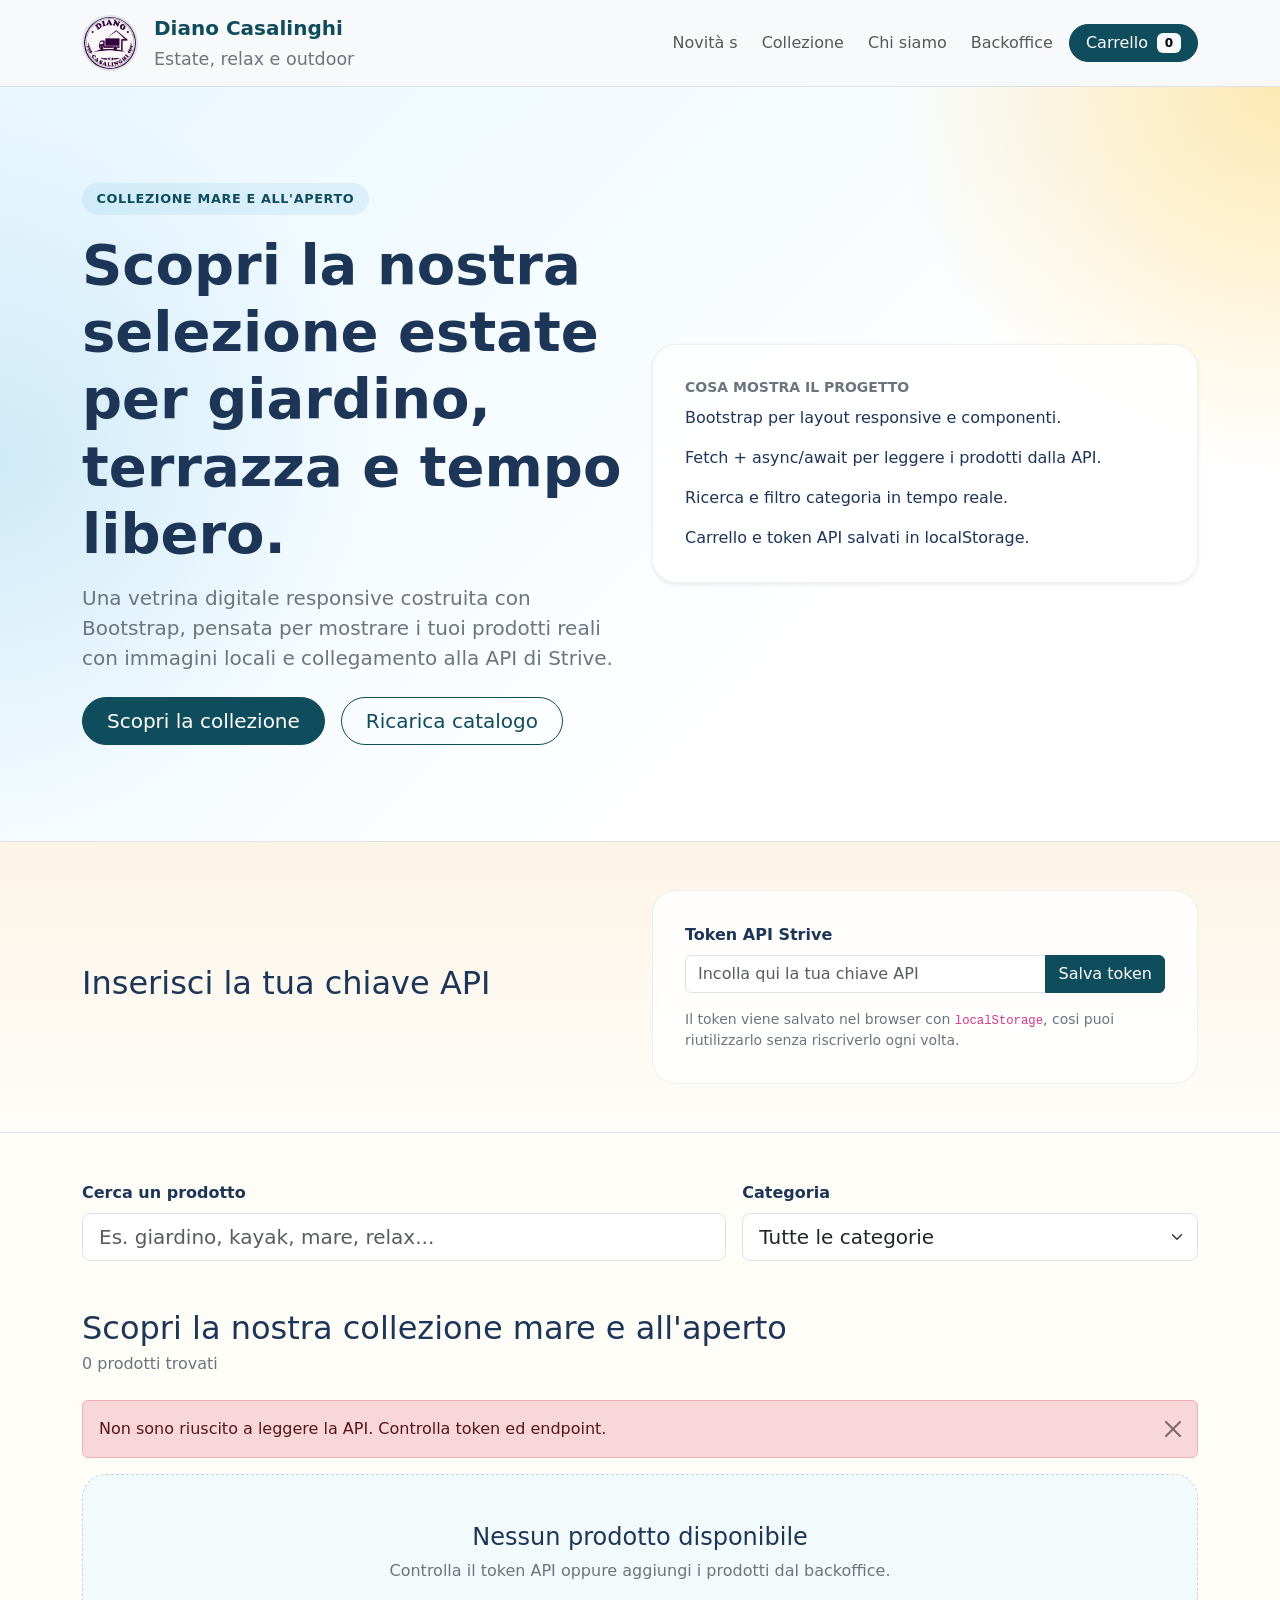
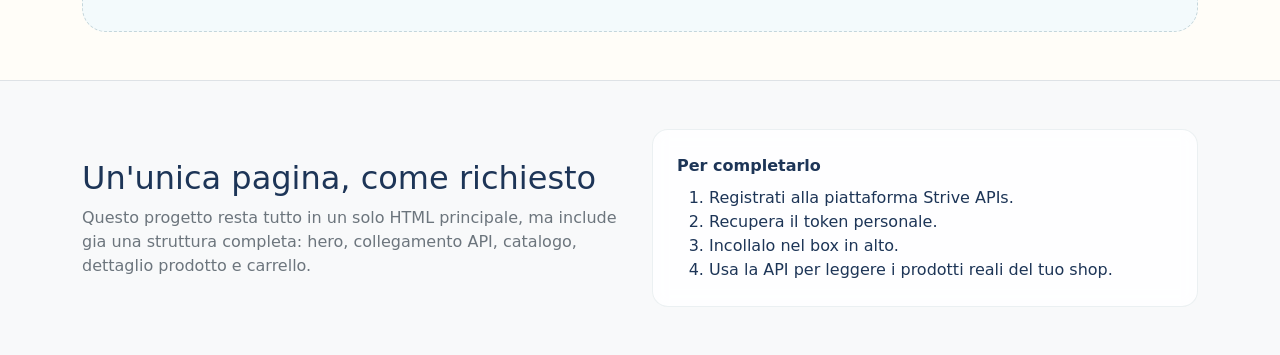
==== index.html @ 4c737271 "first commit project" ====
<!DOCTYPE html>
<html lang="it">
  <head>
    <meta charset="UTF-8" />
    <meta name="viewport" content="width=device-width, initial-scale=1.0" />
    <title>Diano Casalinghi</title>
    <link
      href="https://cdn.jsdelivr.net/npm/bootstrap@5.3.3/dist/css/bootstrap.min.css"
      rel="stylesheet"
      integrity="sha384-QWTKZyjpPEjISv5WaRU9OFeRpok6YctnYmDr5pNlyT2bRjXh0JMhjY6hW+ALEwIH"
      crossorigin="anonymous"
    />
    <link rel="stylesheet" href="./style.css" />
  </head>
  <body>
    <nav class="navbar navbar-expand-lg bg-body-tertiary border-bottom sticky-top">
      <div class="container">
        <a class="navbar-brand d-flex align-items-center gap-3" href="#">
          <img src="./asset/Logo.jpg" alt="Logo Diano Casalinghi" class="brand-logo" />
          <div>
            <span class="fw-bold d-block brand-name">Diano Casalinghi</span>
            <small class="text-secondary">Estate, relax e outdoor</small>
          </div>
        </a>
        <button
          class="navbar-toggler"
          type="button"
          data-bs-toggle="collapse"
          data-bs-target="#mainNavbar"
          aria-controls="mainNavbar"
          aria-expanded="false"
          aria-label="Apri navigazione"
        >
          <span class="navbar-toggler-icon"></span>
        </button>
        <div class="collapse navbar-collapse" id="mainNavbar">
          <ul class="navbar-nav ms-auto align-items-lg-center gap-lg-2">
            <li class="nav-item">
              <a class="nav-link" href="#nuovi-arrivi">Novità s</a>
            </li>
            <li class="nav-item">
              <a class="nav-link" href="#prodotti">Collezione</a>
            </li>
            <li class="nav-item">
              <a class="nav-link" href="#chi-siamo">Chi siamo</a>
            </li>
            <li class="nav-item">
              <a class="nav-link" href="./backoffice.html">Backoffice</a>
            </li>
            <li class="nav-item">
              <button
                class="btn btn-dark rounded-pill px-3"
                type="button"
                data-bs-toggle="offcanvas"
                data-bs-target="#cartCanvas"
                aria-controls="cartCanvas"
              >
                Carrello <span id="cart-count" class="badge text-bg-light ms-1">0</span>
              </button>
            </li>
          </ul>
        </div>
      </div>
    </nav>

    <header class="hero-section">
      <div class="container py-5">
        <div class="row align-items-center g-4 py-lg-5">
          <div class="col-lg-6">
            <span class="eyebrow">Collezione mare e all'aperto</span>
            <h1 class="display-4 fw-bold mt-3">
              Scopri la nostra selezione estate per giardino, terrazza e tempo libero.
            </h1>
            <p class="lead text-secondary mt-3">
              Una vetrina digitale responsive costruita con Bootstrap, pensata per mostrare i tuoi
              prodotti reali con immagini locali e collegamento alla API di Strive.
            </p>
            <div class="d-flex flex-wrap gap-3 mt-4">
              <a class="btn btn-dark btn-lg rounded-pill px-4" href="#prodotti">Scopri la collezione</a>
              <button class="btn btn-outline-dark btn-lg rounded-pill px-4" id="reload-products-btn">
                Ricarica catalogo
              </button>
            </div>
          </div>
          <div class="col-lg-6">
            <div class="hero-card shadow-sm">
              <p class="text-uppercase small fw-semibold text-secondary mb-2">Cosa mostra il progetto</p>
              <ul class="list-unstyled mb-0">
                <li class="mb-3">Bootstrap per layout responsive e componenti.</li>
                <li class="mb-3">Fetch + async/await per leggere i prodotti dalla API.</li>
                <li class="mb-3">Ricerca e filtro categoria in tempo reale.</li>
                <li>Carrello e token API salvati in localStorage.</li>
              </ul>
            </div>
          </div>
        </div>
      </div>
    </header>

    <main>
      <section id="api-config" class="py-5 border-top api-section">
        <div class="container">
          <div class="row g-4 align-items-center">
            <div class="col-lg-6">
              <h2 class="mb-2">Inserisci la tua chiave API</h2>
              <p class="text-secondary mb-0">
                
              </p>
            </div>
            <div class="col-lg-6">
              <div class="api-card">
                <label for="api-token-input" class="form-label fw-semibold">Token API Strive</label>
                <div class="input-group">
                  <input
                    type="password"
                    id="api-token-input"
                    class="form-control"
                    placeholder="Incolla qui la tua chiave API"
                  />
                  <button class="btn btn-dark" type="button" id="save-api-token-btn">Salva token</button>
                </div>
                <p class="small text-secondary mb-0 mt-3">
                  Il token viene salvato nel browser con <code>localStorage</code>, cosi puoi
                  riutilizzarlo senza riscriverlo ogni volta.
                </p>
              </div>
            </div>
          </div>
        </div>
      </section>

      <section class="py-5 border-top">
        <div class="container">
          <div class="row g-3 align-items-end">
            <div class="col-lg-7">
              <label for="search-input" class="form-label fw-semibold">Cerca un prodotto</label>
              <input
                type="search"
                id="search-input"
                class="form-control form-control-lg"
                placeholder="Es. giardino, kayak, mare, relax..."
              />
            </div>
            <div class="col-lg-5">
              <label for="category-select" class="form-label fw-semibold">Categoria</label>
              <select id="category-select" class="form-select form-select-lg">
                <option value="all">Tutte le categorie</option>
              </select>
            </div>
          </div>
        </div>
      </section>

      <section id="prodotti" class="pb-5">
        <div class="container">
          <div class="d-flex justify-content-between align-items-center flex-wrap gap-3 mb-4">
            <div>
              <h2 class="mb-1">Scopri la nostra collezione mare e all'aperto</h2>
              <p class="text-secondary mb-0" id="results-text">Sto preparando il catalogo...</p>
            </div>
          </div>

          <div id="alert-box"></div>

          <div id="loader" class="text-center py-5">
            <div class="spinner-border" role="status" aria-hidden="true"></div>
            <p class="mt-3 text-secondary mb-0">Caricamento prodotti...</p>
          </div>

          <div class="row g-4 d-none" id="products-row"></div>
        </div>
      </section>

      <section id="chi-siamo" class="py-5 bg-body-tertiary border-top">
        <div class="container">
          <div class="row g-4 align-items-center">
            <div class="col-lg-6">
              <h2>Un'unica pagina, come richiesto</h2>
              <p class="text-secondary mb-0">
                Questo progetto resta tutto in un solo HTML principale, ma include gia una struttura
                completa: hero, collegamento API, catalogo, dettaglio prodotto e carrello.
              </p>
            </div>
            <div class="col-lg-6">
              <div class="info-box p-4 rounded-4">
                <p class="fw-semibold mb-2">Per completarlo</p>
                <ol class="mb-0">
                  <li>Registrati alla piattaforma Strive APIs.</li>
                  <li>Recupera il token personale.</li>
                  <li>Incollalo nel box in alto.</li>
                  <li>Usa la API per leggere i prodotti reali del tuo shop.</li>
                </ol>
              </div>
            </div>
          </div>
        </div>
      </section>
    </main>

    <div
      class="offcanvas offcanvas-end"
      tabindex="-1"
      id="cartCanvas"
      aria-labelledby="cartCanvasLabel"
    >
      <div class="offcanvas-header">
        <h5 class="offcanvas-title" id="cartCanvasLabel">Il tuo carrello</h5>
        <button type="button" class="btn-close" data-bs-dismiss="offcanvas" aria-label="Chiudi"></button>
      </div>
      <div class="offcanvas-body d-flex flex-column">
        <div id="cart-items" class="flex-grow-1"></div>
        <div class="border-top pt-3 mt-3">
          <p class="d-flex justify-content-between fw-semibold">
            <span>Totale</span>
            <span id="cart-total">0,00 €</span>
          </p>
          <button class="btn btn-dark w-100 rounded-pill" id="clear-cart-btn">Svuota carrello</button>
        </div>
      </div>
    </div>

    <div class="modal fade" id="productModal" tabindex="-1" aria-labelledby="productModalLabel" aria-hidden="true">
      <div class="modal-dialog modal-lg modal-dialog-centered">
        <div class="modal-content">
          <div class="modal-header">
            <h5 class="modal-title" id="productModalLabel">Dettaglio prodotto</h5>
            <button type="button" class="btn-close" data-bs-dismiss="modal" aria-label="Chiudi"></button>
          </div>
          <div class="modal-body" id="modal-body-content"></div>
        </div>
      </div>
    </div>

    <script
      src="https://cdn.jsdelivr.net/npm/bootstrap@5.3.3/dist/js/bootstrap.bundle.min.js"
      integrity="sha384-YvpcrYf0tY3lHB60NNkmXc5s9fDVZLESaAA55NDzOxhy9GkcIdslK1eN7N6jIeHz"
      crossorigin="anonymous"
    ></script>
    <script src="./config.js"></script>
    <script src="./script.js"></script>
  </body>
</html>
---- style.css ----
:root {
  --cv-sky: #e9f7ff;
  --cv-sea: #5db7de;
  --cv-deep: #0f4c5c;
  --cv-sand: #f8e8cf;
  --cv-sun: #ffb703;
  --cv-text: #1d3557;
}

body {
  color: var(--cv-text);
  background-color: #fffdf8;
}

.hero-section {
  background:
    radial-gradient(circle at top right, rgba(255, 183, 3, 0.3), transparent 26%),
    radial-gradient(circle at left center, rgba(93, 183, 222, 0.22), transparent 28%),
    linear-gradient(135deg, var(--cv-sky), #ffffff 68%);
}

.eyebrow {
  display: inline-block;
  padding: 0.4rem 0.9rem;
  border-radius: 999px;
  background-color: rgba(93, 183, 222, 0.15);
  color: var(--cv-deep);
  font-weight: 700;
  letter-spacing: 0.05em;
  text-transform: uppercase;
  font-size: 0.8rem;
}

.brand-logo {
  width: 56px;
  height: 56px;
  object-fit: cover;
  border-radius: 50%;
  border: 2px solid rgba(15, 76, 92, 0.12);
}

.brand-name {
  color: var(--cv-deep);
}

.hero-card,
.info-box,
.api-card {
  background-color: rgba(255, 255, 255, 0.84);
  border: 1px solid rgba(15, 76, 92, 0.08);
  border-radius: 1.5rem;
  padding: 2rem;
  backdrop-filter: blur(8px);
}

.api-section {
  background: linear-gradient(180deg, rgba(248, 232, 207, 0.45), rgba(255, 255, 255, 0.2));
}

.hero-highlight {
  display: flex;
  flex-wrap: wrap;
  gap: 0.75rem;
  margin-bottom: 1rem;
}

.hero-highlight span,
.season-card-grid > div {
  padding: 0.85rem 1rem;
  border-radius: 1rem;
  background-color: rgba(93, 183, 222, 0.12);
}

.season-card-grid {
  display: grid;
  gap: 1rem;
}

.table > :not(caption) > * > * {
  vertical-align: middle;
}

.product-card {
  border: 0;
  border-radius: 1.25rem;
  overflow: hidden;
  box-shadow: 0 12px 30px rgba(0, 0, 0, 0.07);
  height: 100%;
}

.product-card img {
  height: 240px;
  object-fit: cover;
}

.product-card .badge {
  background-color: rgba(93, 183, 222, 0.16);
  color: var(--cv-deep);
}

.price-tag {
  color: var(--cv-deep);
  font-size: 1.3rem;
  font-weight: 700;
}

.empty-state {
  border: 1px dashed rgba(15, 76, 92, 0.2);
  border-radius: 1.5rem;
  background-color: rgba(233, 247, 255, 0.55);
}

.cart-thumb {
  width: 72px;
  height: 72px;
  object-fit: cover;
  border-radius: 1rem;
}

.modal-product-image {
  width: 100%;
  max-height: 380px;
  object-fit: cover;
  border-radius: 1rem;
}

.btn-dark {
  background-color: var(--cv-deep);
  border-color: var(--cv-deep);
}

.btn-dark:hover,
.btn-dark:focus {
  background-color: #083946;
  border-color: #083946;
}

.btn-outline-dark {
  color: var(--cv-deep);
  border-color: var(--cv-deep);
}

.btn-outline-dark:hover,
.btn-outline-dark:focus {
  background-color: var(--cv-deep);
  border-color: var(--cv-deep);
}

@media (max-width: 991.98px) {
  .product-card img {
    height: 220px;
  }
}
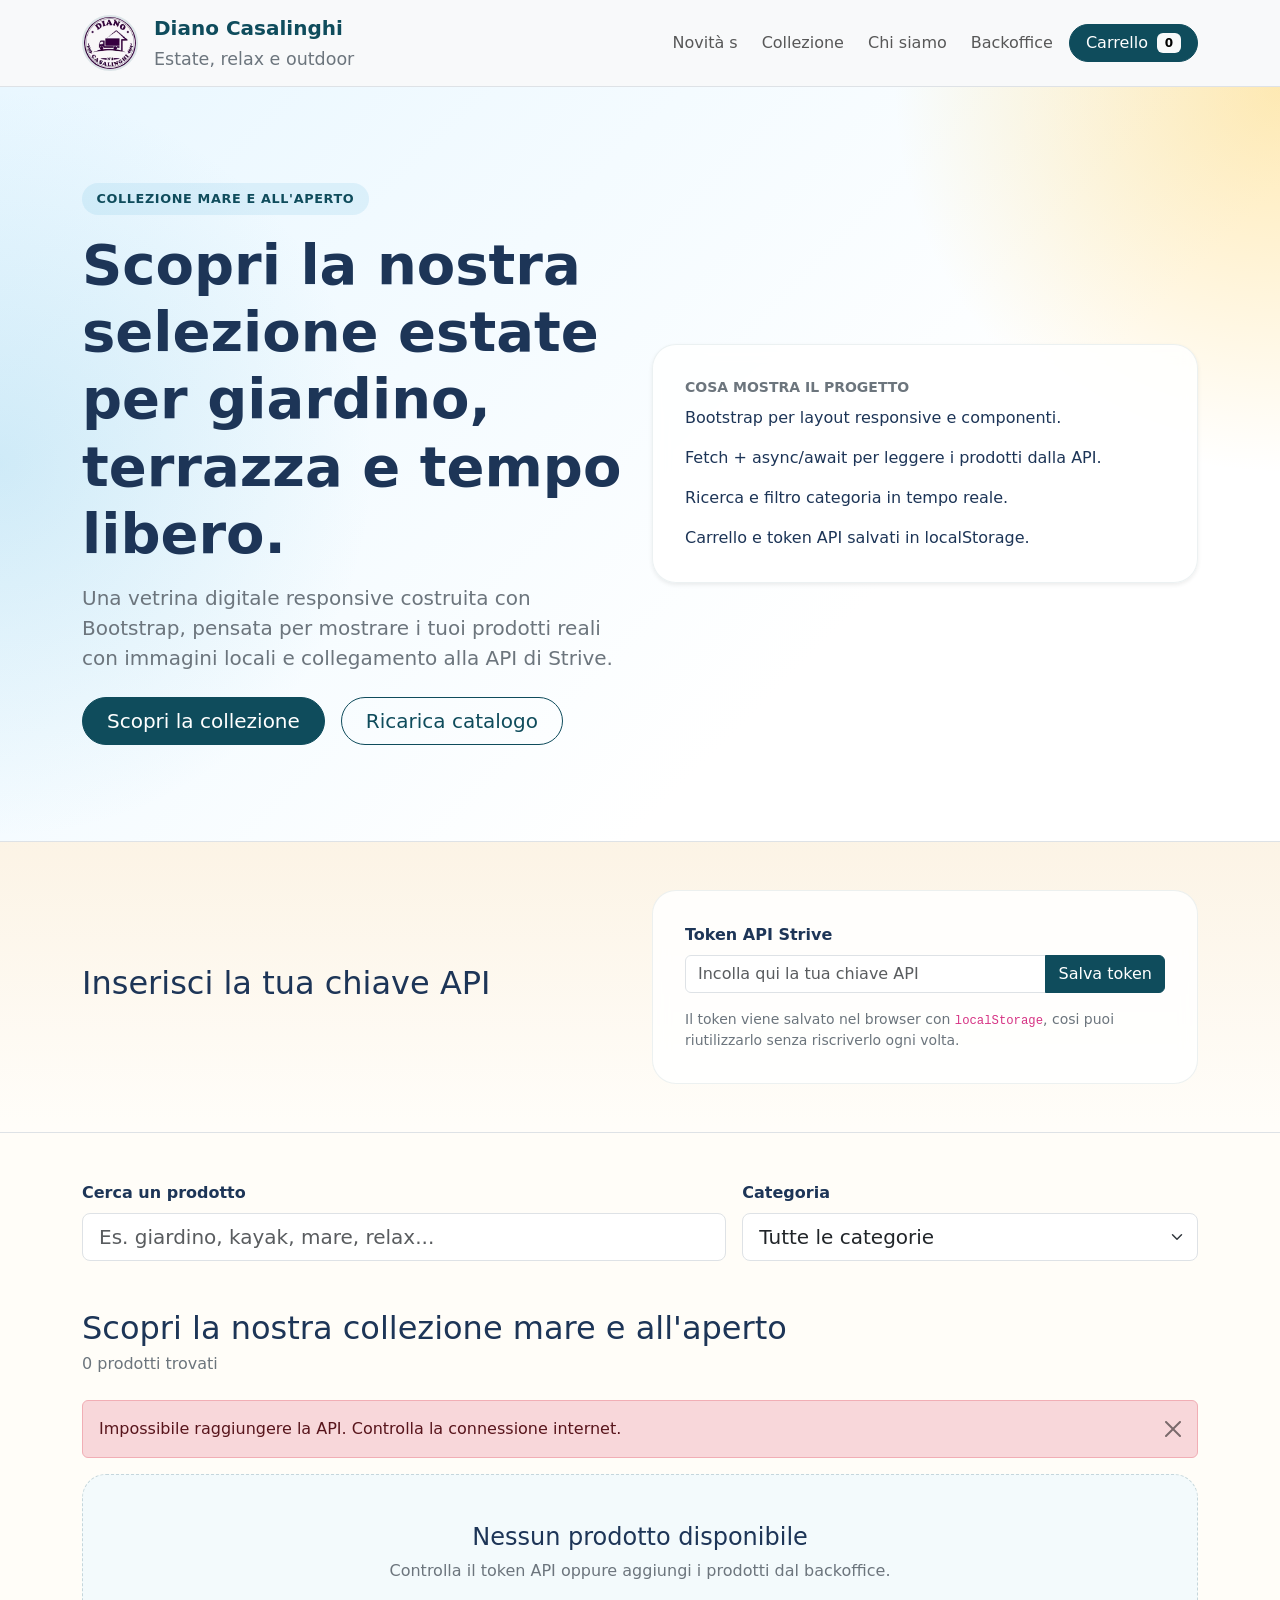
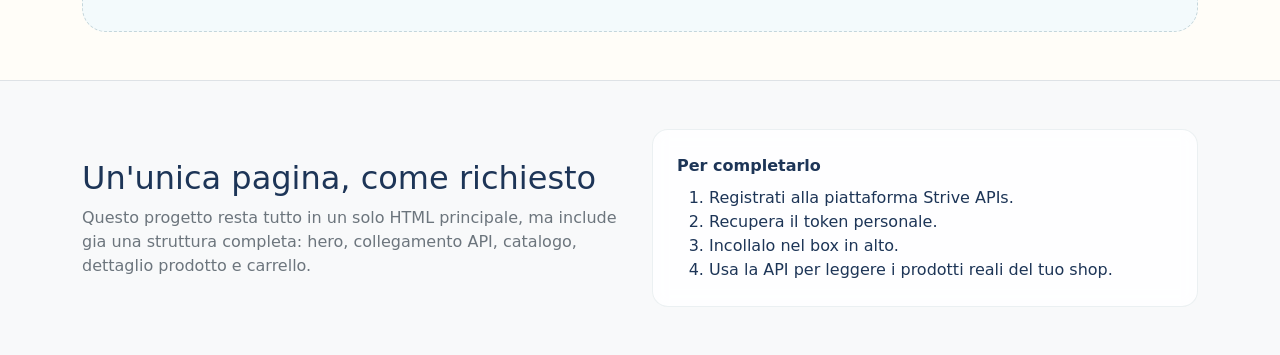
==== commit 83b0ca42: "sostituzione immagini ed inserimento file dettaglio.html e dettaglio.js" ====
--- a/index.html
+++ b/index.html
@@ -68,8 +68,14 @@
         <div class="row align-items-center g-4 py-lg-5">
           <div class="col-lg-6">
             <span class="eyebrow">Collezione mare e all'aperto</span>
-            <h1 class="display-4 fw-bold mt-3">
-              Scopri la nostra selezione estate per giardino, terrazza e tempo libero.
+            <h1 class="display-4 fw-bold mt-3 d-flex align-items-center gap-3 flex-wrap">
+              <span>Scopri la nostra selezione estate per giardino, terrazza e tempo libero.</span>
+              <span
+                id="title-loader"
+                class="spinner-border spinner-border-sm text-secondary d-none"
+                role="status"
+                aria-label="Caricamento prodotti"
+              ></span>
             </h1>
             <p class="lead text-secondary mt-3">
               Una vetrina digitale responsive costruita con Bootstrap, pensata per mostrare i tuoi
--- a/style.css
+++ b/style.css
@@ -86,6 +86,18 @@
   overflow: hidden;
   box-shadow: 0 12px 30px rgba(0, 0, 0, 0.07);
   height: 100%;
+  transition: transform 0.2s ease, box-shadow 0.2s ease;
+}
+
+.clickable-card {
+  cursor: pointer;
+}
+
+.clickable-card:hover,
+.clickable-card:focus-visible {
+  transform: translateY(-4px);
+  box-shadow: 0 18px 36px rgba(0, 0, 0, 0.12);
+  outline: none;
 }
 
 .product-card img {
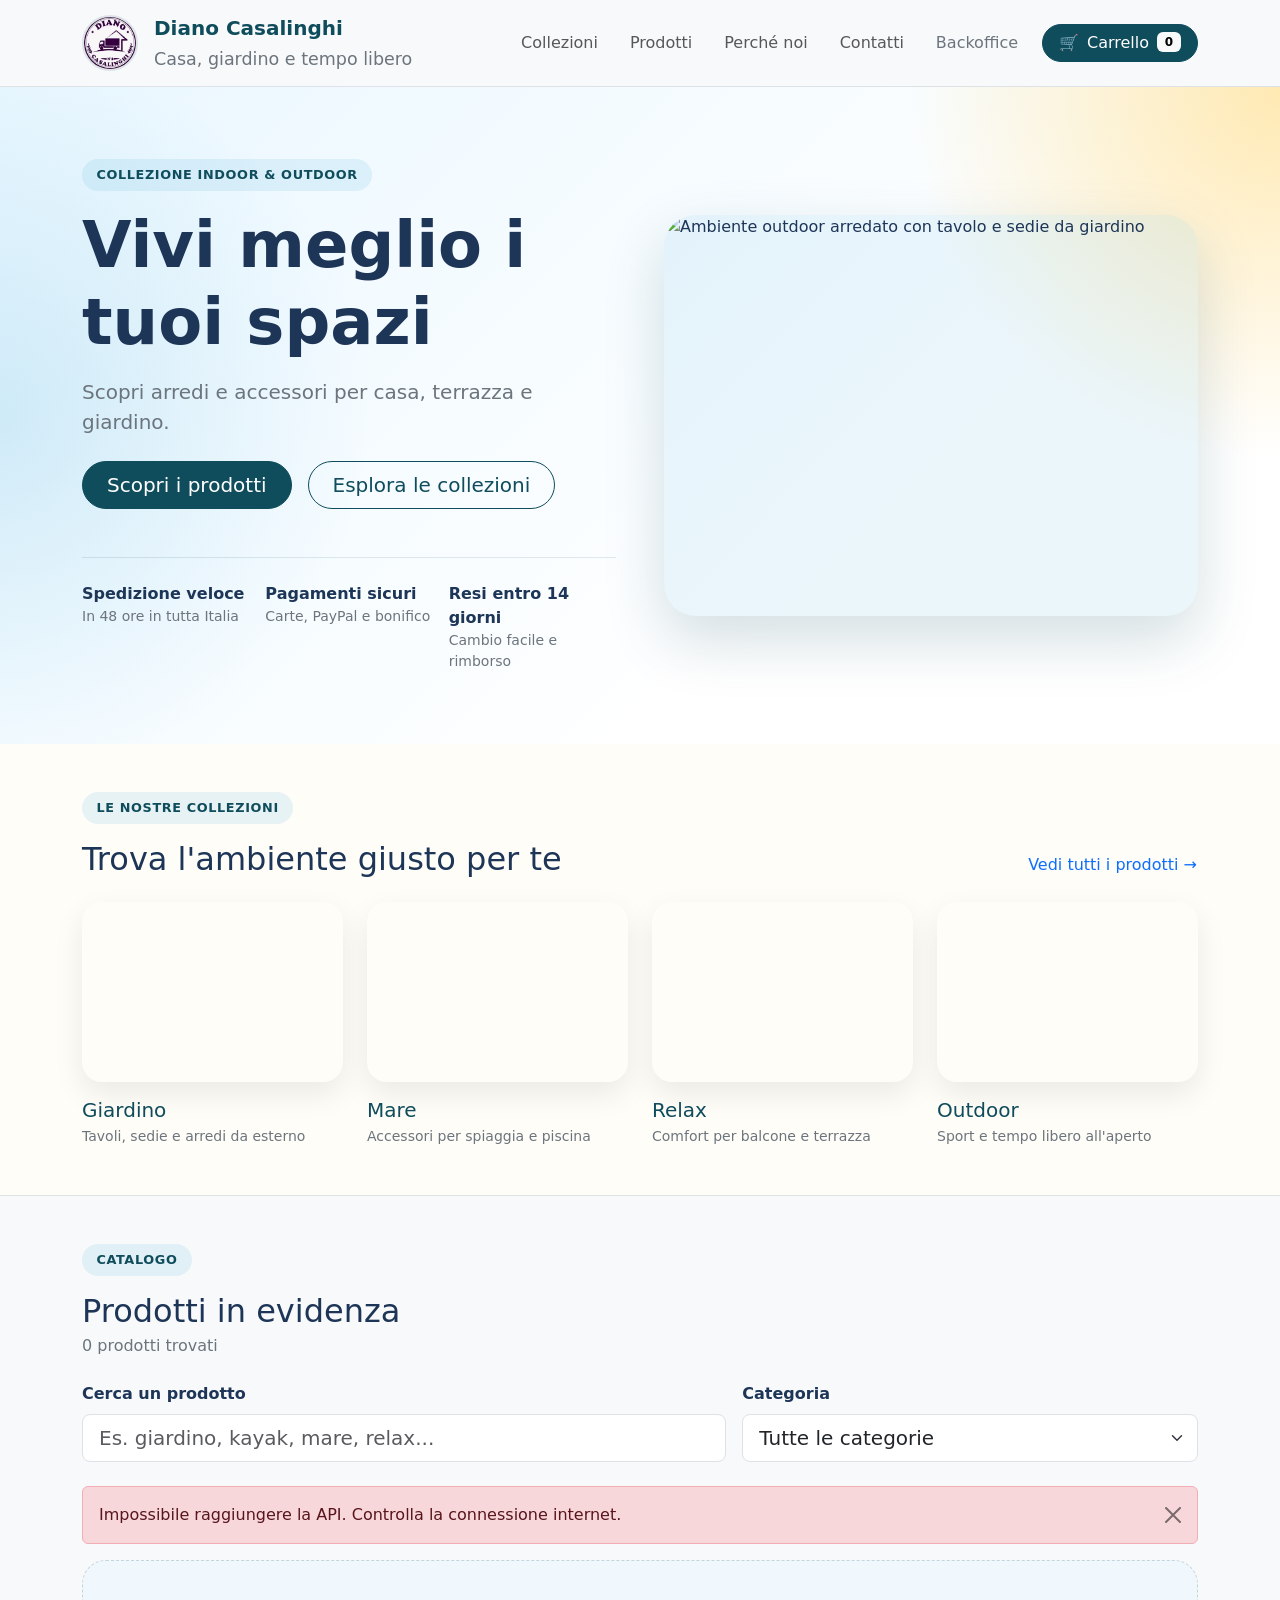
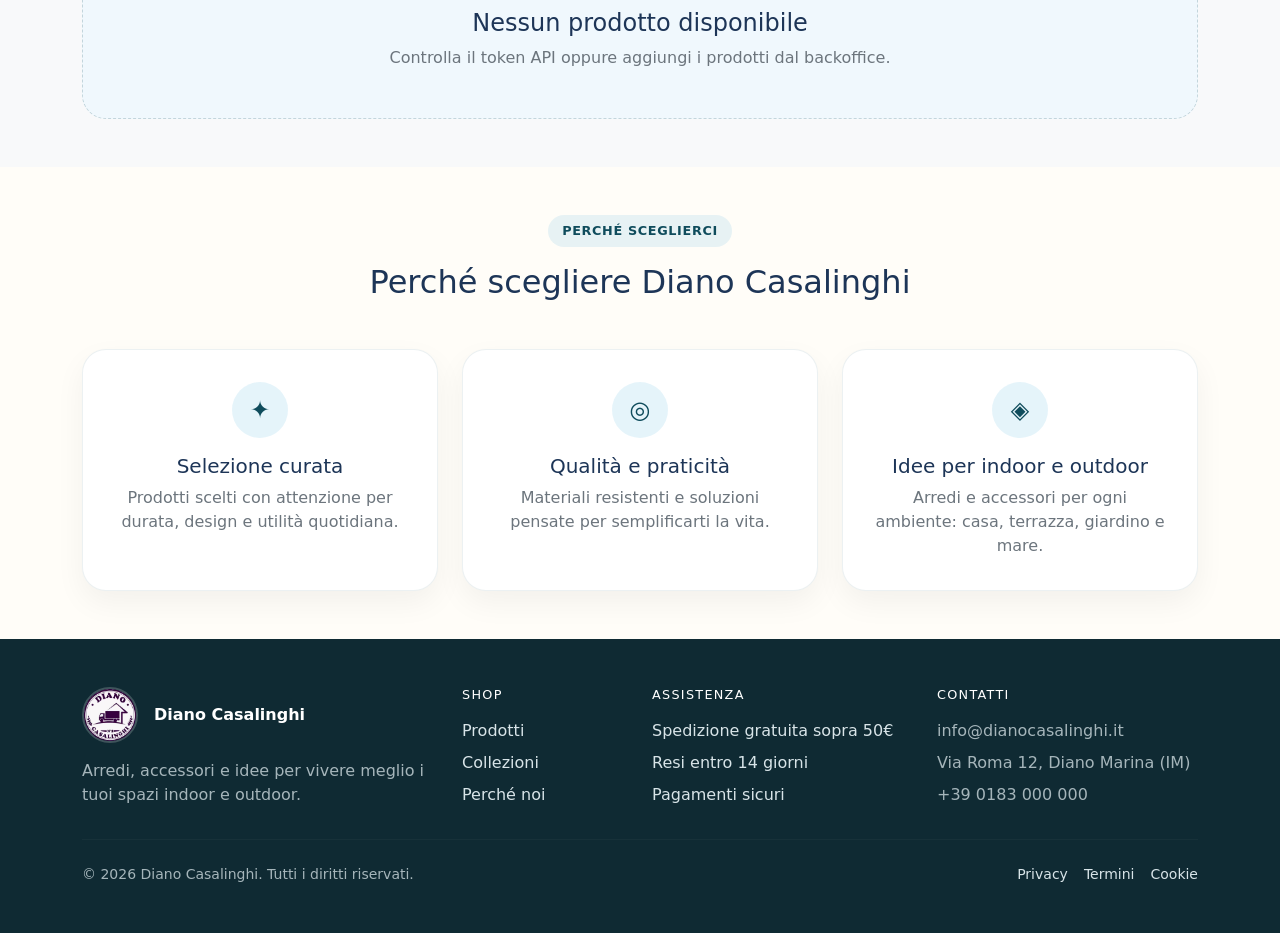
==== commit 565e936b: "update index.html" ====
--- a/index.html
+++ b/index.html
@@ -3,7 +3,7 @@
   <head>
     <meta charset="UTF-8" />
     <meta name="viewport" content="width=device-width, initial-scale=1.0" />
-    <title>Diano Casalinghi</title>
+    <title>Diano Casalinghi – Arredi e accessori per casa, giardino e mare</title>
     <link
       href="https://cdn.jsdelivr.net/npm/bootstrap@5.3.3/dist/css/bootstrap.min.css"
       rel="stylesheet"
@@ -13,131 +13,172 @@
     <link rel="stylesheet" href="./style.css" />
   </head>
   <body>
-    <nav class="navbar navbar-expand-lg bg-body-tertiary border-bottom sticky-top">
-      <div class="container">
-        <a class="navbar-brand d-flex align-items-center gap-3" href="#">
-          <img src="./asset/Logo.jpg" alt="Logo Diano Casalinghi" class="brand-logo" />
-          <div>
-            <span class="fw-bold d-block brand-name">Diano Casalinghi</span>
-            <small class="text-secondary">Estate, relax e outdoor</small>
-          </div>
-        </a>
-        <button
-          class="navbar-toggler"
-          type="button"
-          data-bs-toggle="collapse"
-          data-bs-target="#mainNavbar"
-          aria-controls="mainNavbar"
-          aria-expanded="false"
-          aria-label="Apri navigazione"
-        >
-          <span class="navbar-toggler-icon"></span>
-        </button>
-        <div class="collapse navbar-collapse" id="mainNavbar">
-          <ul class="navbar-nav ms-auto align-items-lg-center gap-lg-2">
-            <li class="nav-item">
-              <a class="nav-link" href="#nuovi-arrivi">Novità s</a>
-            </li>
-            <li class="nav-item">
-              <a class="nav-link" href="#prodotti">Collezione</a>
-            </li>
-            <li class="nav-item">
-              <a class="nav-link" href="#chi-siamo">Chi siamo</a>
-            </li>
-            <li class="nav-item">
-              <a class="nav-link" href="./backoffice.html">Backoffice</a>
-            </li>
-            <li class="nav-item">
-              <button
-                class="btn btn-dark rounded-pill px-3"
-                type="button"
-                data-bs-toggle="offcanvas"
-                data-bs-target="#cartCanvas"
-                aria-controls="cartCanvas"
-              >
-                Carrello <span id="cart-count" class="badge text-bg-light ms-1">0</span>
-              </button>
-            </li>
-          </ul>
-        </div>
-      </div>
-    </nav>
-
-    <header class="hero-section">
-      <div class="container py-5">
-        <div class="row align-items-center g-4 py-lg-5">
-          <div class="col-lg-6">
-            <span class="eyebrow">Collezione mare e all'aperto</span>
-            <h1 class="display-4 fw-bold mt-3 d-flex align-items-center gap-3 flex-wrap">
-              <span>Scopri la nostra selezione estate per giardino, terrazza e tempo libero.</span>
-              <span
-                id="title-loader"
-                class="spinner-border spinner-border-sm text-secondary d-none"
-                role="status"
-                aria-label="Caricamento prodotti"
-              ></span>
-            </h1>
-            <p class="lead text-secondary mt-3">
-              Una vetrina digitale responsive costruita con Bootstrap, pensata per mostrare i tuoi
-              prodotti reali con immagini locali e collegamento alla API di Strive.
-            </p>
-            <div class="d-flex flex-wrap gap-3 mt-4">
-              <a class="btn btn-dark btn-lg rounded-pill px-4" href="#prodotti">Scopri la collezione</a>
-              <button class="btn btn-outline-dark btn-lg rounded-pill px-4" id="reload-products-btn">
-                Ricarica catalogo
-              </button>
-            </div>
-          </div>
-          <div class="col-lg-6">
-            <div class="hero-card shadow-sm">
-              <p class="text-uppercase small fw-semibold text-secondary mb-2">Cosa mostra il progetto</p>
-              <ul class="list-unstyled mb-0">
-                <li class="mb-3">Bootstrap per layout responsive e componenti.</li>
-                <li class="mb-3">Fetch + async/await per leggere i prodotti dalla API.</li>
-                <li class="mb-3">Ricerca e filtro categoria in tempo reale.</li>
-                <li>Carrello e token API salvati in localStorage.</li>
-              </ul>
-            </div>
-          </div>
-        </div>
-      </div>
+    <header>
+      <nav class="navbar navbar-expand-lg bg-body-tertiary border-bottom sticky-top">
+        <div class="container">
+          <a class="navbar-brand d-flex align-items-center gap-3" href="#">
+            <img src="./asset/Logo.jpg" alt="Logo Diano Casalinghi" class="brand-logo" />
+            <div>
+              <span class="fw-bold d-block brand-name">Diano Casalinghi</span>
+              <small class="text-secondary">Casa, giardino e tempo libero</small>
+            </div>
+          </a>
+          <button
+            class="navbar-toggler"
+            type="button"
+            data-bs-toggle="collapse"
+            data-bs-target="#mainNavbar"
+            aria-controls="mainNavbar"
+            aria-expanded="false"
+            aria-label="Apri navigazione"
+          >
+            <span class="navbar-toggler-icon"></span>
+          </button>
+          <div class="collapse navbar-collapse" id="mainNavbar">
+            <ul class="navbar-nav ms-auto align-items-lg-center gap-lg-3">
+              <li class="nav-item">
+                <a class="nav-link" href="#categorie">Collezioni</a>
+              </li>
+              <li class="nav-item">
+                <a class="nav-link" href="#prodotti">Prodotti</a>
+              </li>
+              <li class="nav-item">
+                <a class="nav-link" href="#vantaggi">Perché noi</a>
+              </li>
+              <li class="nav-item">
+                <a class="nav-link" href="#contatti">Contatti</a>
+              </li>
+              <li class="nav-item">
+                <a class="nav-link text-secondary small" href="./backoffice.html">Backoffice</a>
+              </li>
+              <li class="nav-item">
+                <button
+                  class="btn btn-dark rounded-pill px-3 d-flex align-items-center gap-2"
+                  type="button"
+                  data-bs-toggle="offcanvas"
+                  data-bs-target="#cartCanvas"
+                  aria-controls="cartCanvas"
+                  aria-label="Apri carrello"
+                >
+                  <span aria-hidden="true">🛒</span>
+                  <span>Carrello</span>
+                  <span id="cart-count" class="badge text-bg-light">0</span>
+                </button>
+              </li>
+            </ul>
+          </div>
+        </div>
+      </nav>
     </header>
 
     <main>
-      <section id="api-config" class="py-5 border-top api-section">
+      <section class="hero-section">
+        <div class="container py-5">
+          <div class="row align-items-center g-5 py-lg-4">
+            <div class="col-lg-6">
+              <span class="eyebrow">Collezione indoor &amp; outdoor</span>
+              <h1 class="display-3 fw-bold mt-3 d-flex align-items-center gap-3 flex-wrap">
+                <span>Vivi meglio i tuoi spazi</span>
+                <span
+                  id="title-loader"
+                  class="spinner-border spinner-border-sm text-secondary d-none"
+                  role="status"
+                  aria-label="Caricamento prodotti"
+                ></span>
+              </h1>
+              <p class="lead text-secondary mt-3 mb-4">
+                Scopri arredi e accessori per casa, terrazza e giardino.
+              </p>
+              <div class="d-flex flex-wrap gap-3">
+                <a class="btn btn-dark btn-lg rounded-pill px-4" href="#prodotti">
+                  Scopri i prodotti
+                </a>
+                <a class="btn btn-outline-dark btn-lg rounded-pill px-4" href="#categorie">
+                  Esplora le collezioni
+                </a>
+              </div>
+              <div class="hero-strip mt-5">
+                <div>
+                  <strong>Spedizione veloce</strong>
+                  <span class="text-secondary small d-block">In 48 ore in tutta Italia</span>
+                </div>
+                <div>
+                  <strong>Pagamenti sicuri</strong>
+                  <span class="text-secondary small d-block">Carte, PayPal e bonifico</span>
+                </div>
+                <div>
+                  <strong>Resi entro 14 giorni</strong>
+                  <span class="text-secondary small d-block">Cambio facile e rimborso</span>
+                </div>
+              </div>
+            </div>
+            <div class="col-lg-6">
+              <div class="hero-image-wrapper">
+                <img
+                  src="https://images.unsplash.com/photo-1600210492493-0946911123ea?auto=format&fit=crop&w=1200&q=80"
+                  alt="Ambiente outdoor arredato con tavolo e sedie da giardino"
+                  class="hero-image"
+                  onerror="this.onerror=null;this.src='https://placehold.co/800x600?text=Diano+Casalinghi';"
+                />
+              </div>
+            </div>
+          </div>
+        </div>
+      </section>
+
+      <section id="categorie" class="py-5">
         <div class="container">
-          <div class="row g-4 align-items-center">
-            <div class="col-lg-6">
-              <h2 class="mb-2">Inserisci la tua chiave API</h2>
-              <p class="text-secondary mb-0">
-                
-              </p>
-            </div>
-            <div class="col-lg-6">
-              <div class="api-card">
-                <label for="api-token-input" class="form-label fw-semibold">Token API Strive</label>
-                <div class="input-group">
-                  <input
-                    type="password"
-                    id="api-token-input"
-                    class="form-control"
-                    placeholder="Incolla qui la tua chiave API"
-                  />
-                  <button class="btn btn-dark" type="button" id="save-api-token-btn">Salva token</button>
-                </div>
-                <p class="small text-secondary mb-0 mt-3">
-                  Il token viene salvato nel browser con <code>localStorage</code>, cosi puoi
-                  riutilizzarlo senza riscriverlo ogni volta.
-                </p>
-              </div>
+          <div class="d-flex justify-content-between align-items-end flex-wrap gap-3 mb-4">
+            <div>
+              <span class="eyebrow">Le nostre collezioni</span>
+              <h2 class="mt-3 mb-0">Trova l'ambiente giusto per te</h2>
+            </div>
+            <a href="#prodotti" class="btn btn-link text-decoration-none p-0">Vedi tutti i prodotti →</a>
+          </div>
+          <div class="row g-4">
+            <div class="col-sm-6 col-lg-3">
+              <a href="#prodotti" class="category-card d-block text-decoration-none">
+                <div class="category-card-image" style="background-image: url('https://images.unsplash.com/photo-1600210492493-0946911123ea?auto=format&fit=crop&w=600&q=80');"></div>
+                <h3 class="h5 mt-3 mb-1">Giardino</h3>
+                <p class="text-secondary small mb-0">Tavoli, sedie e arredi da esterno</p>
+              </a>
+            </div>
+            <div class="col-sm-6 col-lg-3">
+              <a href="#prodotti" class="category-card d-block text-decoration-none">
+                <div class="category-card-image" style="background-image: url('https://images.unsplash.com/photo-1519046904884-53103b34b206?auto=format&fit=crop&w=600&q=80');"></div>
+                <h3 class="h5 mt-3 mb-1">Mare</h3>
+                <p class="text-secondary small mb-0">Accessori per spiaggia e piscina</p>
+              </a>
+            </div>
+            <div class="col-sm-6 col-lg-3">
+              <a href="#prodotti" class="category-card d-block text-decoration-none">
+                <div class="category-card-image" style="background-image: url('https://images.unsplash.com/photo-1533090481720-856c6e3c1fdc?auto=format&fit=crop&w=600&q=80');"></div>
+                <h3 class="h5 mt-3 mb-1">Relax</h3>
+                <p class="text-secondary small mb-0">Comfort per balcone e terrazza</p>
+              </a>
+            </div>
+            <div class="col-sm-6 col-lg-3">
+              <a href="#prodotti" class="category-card d-block text-decoration-none">
+                <div class="category-card-image" style="background-image: url('https://images.unsplash.com/photo-1544551763-46a013bb70d5?auto=format&fit=crop&w=600&q=80');"></div>
+                <h3 class="h5 mt-3 mb-1">Outdoor</h3>
+                <p class="text-secondary small mb-0">Sport e tempo libero all'aperto</p>
+              </a>
             </div>
           </div>
         </div>
       </section>
 
-      <section class="py-5 border-top">
+      <section id="prodotti" class="py-5 bg-body-tertiary border-top">
         <div class="container">
-          <div class="row g-3 align-items-end">
+          <div class="d-flex justify-content-between align-items-end flex-wrap gap-3 mb-4">
+            <div>
+              <span class="eyebrow">Catalogo</span>
+              <h2 class="mt-3 mb-1">Prodotti in evidenza</h2>
+              <p class="text-secondary mb-0" id="results-text">Sto preparando il catalogo...</p>
+            </div>
+          </div>
+
+          <div class="row g-3 align-items-end mb-4">
             <div class="col-lg-7">
               <label for="search-input" class="form-label fw-semibold">Cerca un prodotto</label>
               <input
@@ -154,17 +195,6 @@
               </select>
             </div>
           </div>
-        </div>
-      </section>
-
-      <section id="prodotti" class="pb-5">
-        <div class="container">
-          <div class="d-flex justify-content-between align-items-center flex-wrap gap-3 mb-4">
-            <div>
-              <h2 class="mb-1">Scopri la nostra collezione mare e all'aperto</h2>
-              <p class="text-secondary mb-0" id="results-text">Sto preparando il catalogo...</p>
-            </div>
-          </div>
 
           <div id="alert-box"></div>
 
@@ -177,31 +207,93 @@
         </div>
       </section>
 
-      <section id="chi-siamo" class="py-5 bg-body-tertiary border-top">
+      <section id="vantaggi" class="py-5">
         <div class="container">
-          <div class="row g-4 align-items-center">
-            <div class="col-lg-6">
-              <h2>Un'unica pagina, come richiesto</h2>
-              <p class="text-secondary mb-0">
-                Questo progetto resta tutto in un solo HTML principale, ma include gia una struttura
-                completa: hero, collegamento API, catalogo, dettaglio prodotto e carrello.
-              </p>
-            </div>
-            <div class="col-lg-6">
-              <div class="info-box p-4 rounded-4">
-                <p class="fw-semibold mb-2">Per completarlo</p>
-                <ol class="mb-0">
-                  <li>Registrati alla piattaforma Strive APIs.</li>
-                  <li>Recupera il token personale.</li>
-                  <li>Incollalo nel box in alto.</li>
-                  <li>Usa la API per leggere i prodotti reali del tuo shop.</li>
-                </ol>
+          <div class="text-center mb-5">
+            <span class="eyebrow">Perché sceglierci</span>
+            <h2 class="mt-3 mb-0">Perché scegliere Diano Casalinghi</h2>
+          </div>
+          <div class="row g-4">
+            <div class="col-md-4">
+              <div class="benefit-card h-100">
+                <div class="benefit-icon" aria-hidden="true">✦</div>
+                <h3 class="h5 mt-3">Selezione curata</h3>
+                <p class="text-secondary mb-0">
+                  Prodotti scelti con attenzione per durata, design e utilità quotidiana.
+                </p>
+              </div>
+            </div>
+            <div class="col-md-4">
+              <div class="benefit-card h-100">
+                <div class="benefit-icon" aria-hidden="true">◎</div>
+                <h3 class="h5 mt-3">Qualità e praticità</h3>
+                <p class="text-secondary mb-0">
+                  Materiali resistenti e soluzioni pensate per semplificarti la vita.
+                </p>
+              </div>
+            </div>
+            <div class="col-md-4">
+              <div class="benefit-card h-100">
+                <div class="benefit-icon" aria-hidden="true">◈</div>
+                <h3 class="h5 mt-3">Idee per indoor e outdoor</h3>
+                <p class="text-secondary mb-0">
+                  Arredi e accessori per ogni ambiente: casa, terrazza, giardino e mare.
+                </p>
               </div>
             </div>
           </div>
         </div>
       </section>
     </main>
+
+    <footer id="contatti" class="site-footer">
+      <div class="container py-5">
+        <div class="row g-4">
+          <div class="col-lg-4">
+            <div class="d-flex align-items-center gap-3 mb-3">
+              <img src="./asset/Logo.jpg" alt="Logo Diano Casalinghi" class="brand-logo" />
+              <span class="fw-bold brand-name">Diano Casalinghi</span>
+            </div>
+            <p class="text-secondary mb-0">
+              Arredi, accessori e idee per vivere meglio i tuoi spazi indoor e outdoor.
+            </p>
+          </div>
+          <div class="col-sm-6 col-lg-2">
+            <h3 class="h6 text-uppercase mb-3">Shop</h3>
+            <ul class="list-unstyled mb-0">
+              <li class="mb-2"><a href="#prodotti">Prodotti</a></li>
+              <li class="mb-2"><a href="#categorie">Collezioni</a></li>
+              <li class="mb-2"><a href="#vantaggi">Perché noi</a></li>
+            </ul>
+          </div>
+          <div class="col-sm-6 col-lg-3">
+            <h3 class="h6 text-uppercase mb-3">Assistenza</h3>
+            <ul class="list-unstyled mb-0">
+              <li class="mb-2">Spedizione gratuita sopra 50€</li>
+              <li class="mb-2">Resi entro 14 giorni</li>
+              <li class="mb-2">Pagamenti sicuri</li>
+            </ul>
+          </div>
+          <div class="col-lg-3">
+            <h3 class="h6 text-uppercase mb-3">Contatti</h3>
+            <ul class="list-unstyled mb-0 text-secondary">
+              <li class="mb-2">info@dianocasalinghi.it</li>
+              <li class="mb-2">Via Roma 12, Diano Marina (IM)</li>
+              <li class="mb-2">+39 0183 000 000</li>
+            </ul>
+          </div>
+        </div>
+        <hr class="my-4" />
+        <div class="d-flex justify-content-between align-items-center flex-wrap gap-2">
+          <p class="mb-0 small text-secondary">© 2026 Diano Casalinghi. Tutti i diritti riservati.</p>
+          <ul class="list-unstyled d-flex gap-3 mb-0 small">
+            <li><a href="#">Privacy</a></li>
+            <li><a href="#">Termini</a></li>
+            <li><a href="#">Cookie</a></li>
+          </ul>
+        </div>
+      </div>
+    </footer>
 
     <div
       class="offcanvas offcanvas-end"
@@ -225,18 +317,6 @@
       </div>
     </div>
 
-    <div class="modal fade" id="productModal" tabindex="-1" aria-labelledby="productModalLabel" aria-hidden="true">
-      <div class="modal-dialog modal-lg modal-dialog-centered">
-        <div class="modal-content">
-          <div class="modal-header">
-            <h5 class="modal-title" id="productModalLabel">Dettaglio prodotto</h5>
-            <button type="button" class="btn-close" data-bs-dismiss="modal" aria-label="Chiudi"></button>
-          </div>
-          <div class="modal-body" id="modal-body-content"></div>
-        </div>
-      </div>
-    </div>
-
     <script
       src="https://cdn.jsdelivr.net/npm/bootstrap@5.3.3/dist/js/bootstrap.bundle.min.js"
       integrity="sha384-YvpcrYf0tY3lHB60NNkmXc5s9fDVZLESaAA55NDzOxhy9GkcIdslK1eN7N6jIeHz"
--- a/style.css
+++ b/style.css
@@ -17,6 +17,37 @@
     radial-gradient(circle at top right, rgba(255, 183, 3, 0.3), transparent 26%),
     radial-gradient(circle at left center, rgba(93, 183, 222, 0.22), transparent 28%),
     linear-gradient(135deg, var(--cv-sky), #ffffff 68%);
+  overflow: hidden;
+}
+
+.hero-image-wrapper {
+  position: relative;
+  border-radius: 2rem;
+  overflow: hidden;
+  box-shadow: 0 24px 60px rgba(15, 76, 92, 0.18);
+  aspect-ratio: 4 / 3;
+  background-color: rgba(93, 183, 222, 0.12);
+}
+
+.hero-image {
+  width: 100%;
+  height: 100%;
+  object-fit: cover;
+  display: block;
+}
+
+.hero-strip {
+  display: grid;
+  grid-template-columns: repeat(3, minmax(0, 1fr));
+  gap: 1rem;
+  padding-top: 1.5rem;
+  border-top: 1px solid rgba(15, 76, 92, 0.12);
+}
+
+@media (max-width: 575.98px) {
+  .hero-strip {
+    grid-template-columns: 1fr;
+  }
 }
 
 .eyebrow {
@@ -163,3 +194,85 @@
     height: 220px;
   }
 }
+
+.category-card {
+  color: inherit;
+  transition: transform 0.2s ease;
+}
+
+.category-card:hover,
+.category-card:focus-visible {
+  transform: translateY(-4px);
+}
+
+.category-card-image {
+  height: 180px;
+  border-radius: 1.25rem;
+  background-size: cover;
+  background-position: center;
+  box-shadow: 0 12px 30px rgba(0, 0, 0, 0.08);
+}
+
+.category-card h3 {
+  color: var(--cv-deep);
+}
+
+.benefit-card {
+  background-color: #ffffff;
+  border: 1px solid rgba(15, 76, 92, 0.08);
+  border-radius: 1.5rem;
+  padding: 2rem;
+  box-shadow: 0 12px 30px rgba(0, 0, 0, 0.05);
+  text-align: center;
+}
+
+.benefit-icon {
+  display: inline-flex;
+  align-items: center;
+  justify-content: center;
+  width: 56px;
+  height: 56px;
+  border-radius: 50%;
+  background-color: rgba(93, 183, 222, 0.16);
+  color: var(--cv-deep);
+  font-size: 1.5rem;
+  font-weight: 700;
+}
+
+.site-footer {
+  background-color: #0f2a33;
+  color: #d8e4e8;
+}
+
+.site-footer h3 {
+  color: #ffffff;
+  font-size: 0.8rem;
+  letter-spacing: 0.1em;
+}
+
+.site-footer a {
+  color: #d8e4e8;
+  text-decoration: none;
+}
+
+.site-footer a:hover,
+.site-footer a:focus {
+  color: #ffffff;
+  text-decoration: underline;
+}
+
+.site-footer hr {
+  border-color: rgba(255, 255, 255, 0.12);
+}
+
+.site-footer .brand-logo {
+  border-color: rgba(255, 255, 255, 0.2);
+}
+
+.site-footer .brand-name {
+  color: #ffffff;
+}
+
+.site-footer .text-secondary {
+  color: rgba(216, 228, 232, 0.75) !important;
+}
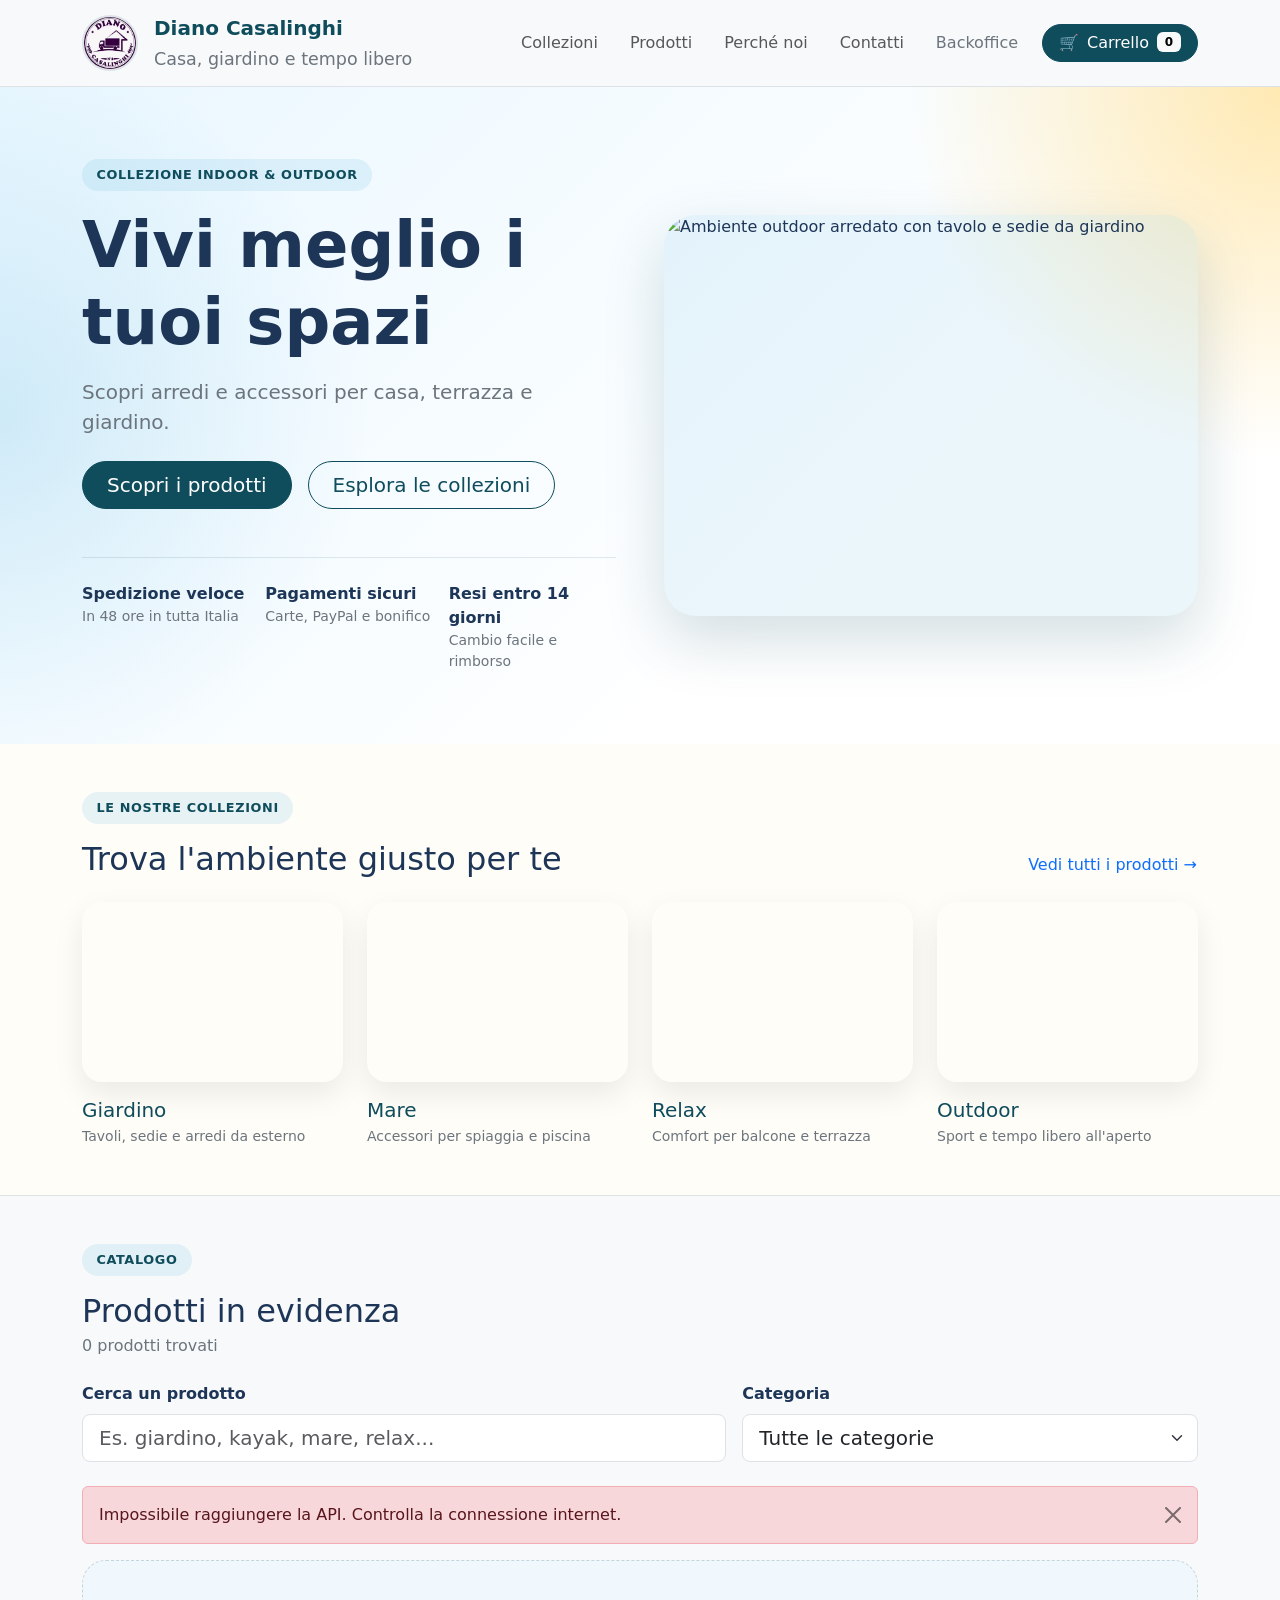
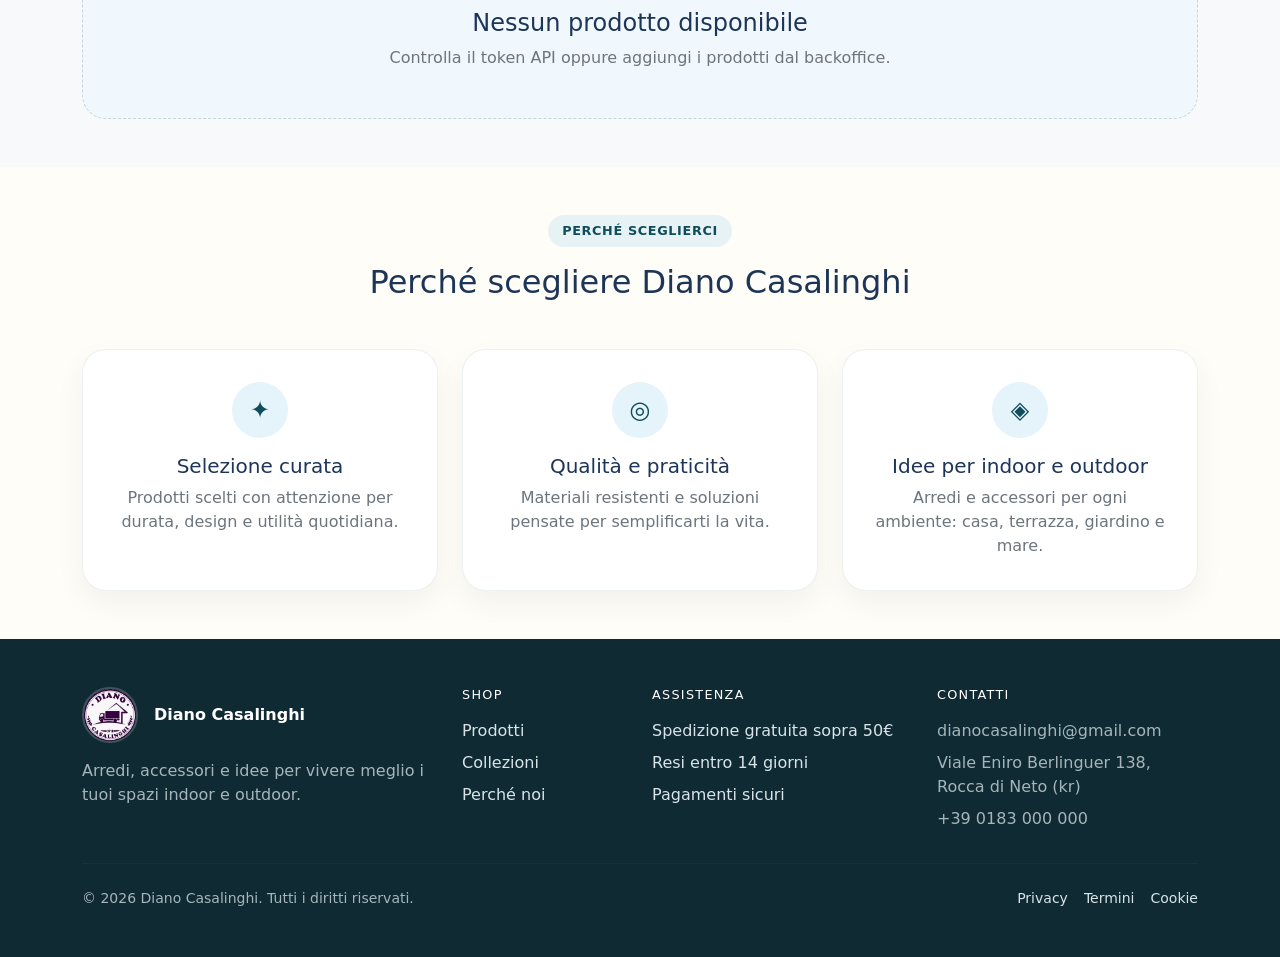
==== commit 90c3cad5: "update" ====
--- a/index.html
+++ b/index.html
@@ -277,8 +277,8 @@
           <div class="col-lg-3">
             <h3 class="h6 text-uppercase mb-3">Contatti</h3>
             <ul class="list-unstyled mb-0 text-secondary">
-              <li class="mb-2">info@dianocasalinghi.it</li>
-              <li class="mb-2">Via Roma 12, Diano Marina (IM)</li>
+              <li class="mb-2">dianocasalinghi@gmail.com</li>
+              <li class="mb-2">Viale Eniro Berlinguer 138, Rocca di Neto (kr)</li>
               <li class="mb-2">+39 0183 000 000</li>
             </ul>
           </div>
